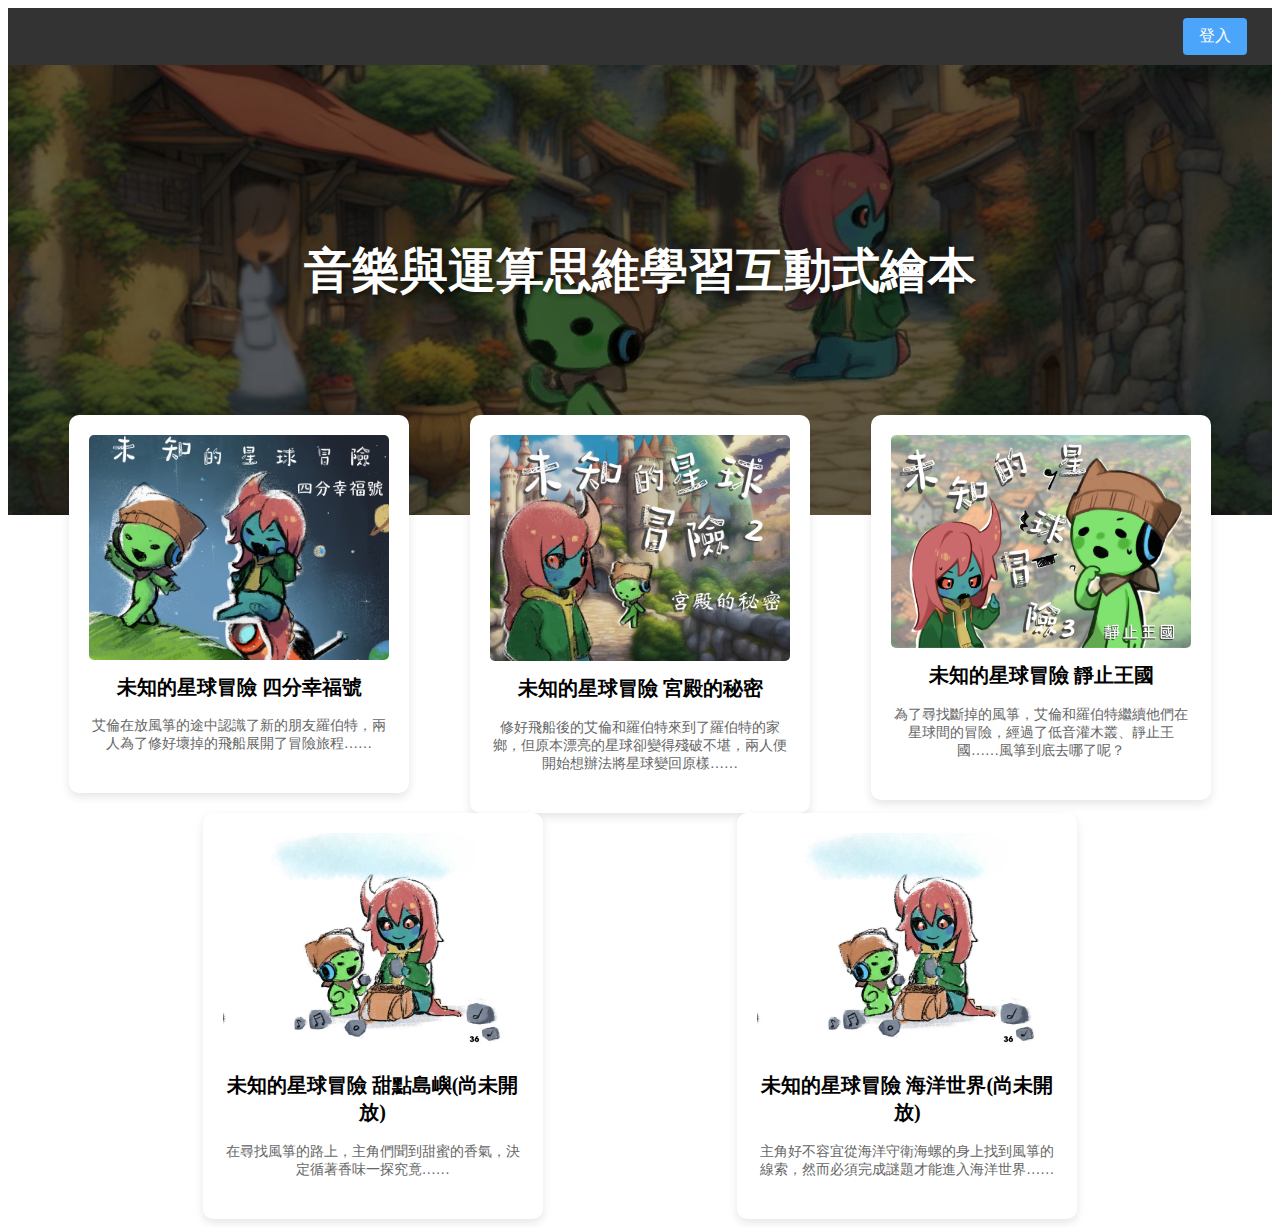
==== index.html @ e66f9235 "Update index.html" ====
<!DOCTYPE html>
<html lang="en">
<head>
    <meta charset="UTF-8">
    <meta name="viewport" content="width=device-width, initial-scale=1.0">
    <title>音樂與運算思維學習互動式繪本    </title>
    <div class="top-bar">
        <span class="welcome-message" id="welcomeMessage"></span>
        <a href="login.html" class="auth-button" id="authButton">登入</a>
    </div>
    <div class="hero-section">
        <h1>音樂與運算思維學習互動式繪本</h1>
        <p></p>
    </div>

<div class="book-selection">
    <div class="book-card">
        <img src="covers/book1.png" alt="Book 1 Cover" class="book-cover" onclick="window.location.href='viewer.html?book=book1.pdf'">
        <h2>未知的星球冒險 四分幸福號</h2>
        <p>艾倫在放風箏的途中認識了新的朋友羅伯特，兩人為了修好壞掉的飛船展開了冒險旅程……</p>
    </div>

    <div class="book-card">
        <img src="covers/book2.png" alt="Book 2 Cover" class="book-cover" onclick="window.location.href='viewer.html?book=book2.pdf'">
        <h2>未知的星球冒險 宮殿的秘密</h2>
        <p>修好飛船後的艾倫和羅伯特來到了羅伯特的家鄉，但原本漂亮的星球卻變得殘破不堪，兩人便開始想辦法將星球變回原樣……</p>
    </div>

    <div class="book-card">
        <img src="covers/book3.png" alt="Book 3 Cover" class="book-cover" onclick="window.location.href='viewer.html?book=book3.pdf'">
        <h2>未知的星球冒險 靜止王國</h2>
        <p>為了尋找斷掉的風箏，艾倫和羅伯特繼續他們在星球間的冒險，經過了低音灌木叢、靜止王國……風箏到底去哪了呢？</p>
    </div>
</div>
    
<div class="book-selection2">
    <div class="book-card">
        <img src="covers/lock.png" alt="Book 4 Cover" class="book-cover" >
        <h2>未知的星球冒險 甜點島嶼(尚未開放)</h2>
        <p>在尋找風箏的路上，主角們聞到甜蜜的香氣，決定循著香味一探究竟……</p>
    </div>

    <div class="book-card">
        <img src="covers/lock.png" alt="Book 5 Cover" class="book-cover">
        <h2>未知的星球冒險 海洋世界(尚未開放)</h2>
        <p>主角好不容宜從海洋守衛海螺的身上找到風箏的線索，然而必須完成謎題才能進入海洋世界……</p>
    </div>
</div>

<style>
/* 基本樣式與之前保持一致 */
.hero-section {
    background-image: url('homepage.png'); /* 背景圖片 */
    background-size: cover;
    background-position: center;
    height: 450px;
    display: flex;
    justify-content: center;
    align-items: center;
    text-align: center;
    color: white;
}

.hero-section h1 {
    font-size: 48px;
    margin-bottom: 70px;
    text-shadow: 2px 2px 5px rgba(0, 0, 0, 0.5);
}

.book-selection {
    position: relative;
    margin-top: -100px;
    display: flex;
    justify-content: space-evenly;
    align-items: flex-start;
}

.book-selection2 {
    position: relative;
/*     margin-top: -100px; */
    display: flex;
    justify-content: space-evenly;
    align-items: flex-end;
}

.book-card {
    width: 300px;
    background-color: #fff;
    border-radius: 10px;
    box-shadow: 0 4px 10px rgba(0, 0, 0, 0.1);
    text-align: center;
    padding: 20px;
    transition: transform 0.3s ease, box-shadow 0.3s ease;
}

.book-card:hover {
    transform: translateY(-10px);
    box-shadow: 0 6px 20px rgba(0, 0, 0, 0.2);
}

.book-cover {
    width: 100%;
    height: auto;
    border-radius: 5px;
    cursor: pointer; /* 鼠標變為可點擊 */
}

.book-card h2 {
    font-size: 20px;
    margin-top: 10px;
}

.book-card p {
    font-size: 14px;
    color: #666;
    margin-bottom: 20px;
}

.top-bar {
    display: flex;
    justify-content: flex-end; /* 将内容靠右对齐 */
    align-items: center;
    padding: 10px 25px;
    background-color: #333; /* 可根据需要设置背景颜色 */
}

.welcome-message {
    font-size: 23px;
    color: #ffffff;
    margin-right: 15px; /* 欢迎消息和按钮之间的间距 */
}

.auth-button {
    background-color: #4ba6fb;
    color: white;
    border: none;
    padding: 8px 16px;
    border-radius: 4px;
    cursor: pointer;
    text-decoration: none;
}

.auth-button:hover {
    background-color: #003db6;
}

</style>

<script>
    // 取得URL參數
    const urlParams = new URLSearchParams(window.location.search);
    const username = urlParams.get('username');

    // 顯示歡迎訊息
    if (username) {
            document.getElementById('welcomeMessage').textContent = username + "，歡迎閱讀";
            document.getElementById('authButton').textContent = "登出"; // 如果已經登入，顯示登出
            document.getElementById('authButton').setAttribute("href", "login.html"); // 登出後回到登入頁面
        } else {
            document.getElementById('welcomeMessage').style.display = "none";
            document.getElementById('authButton').textContent = "登入"; // 如果未登入，顯示登入
            document.getElementById('authButton').setAttribute("href", "login.html");
        }
</script>
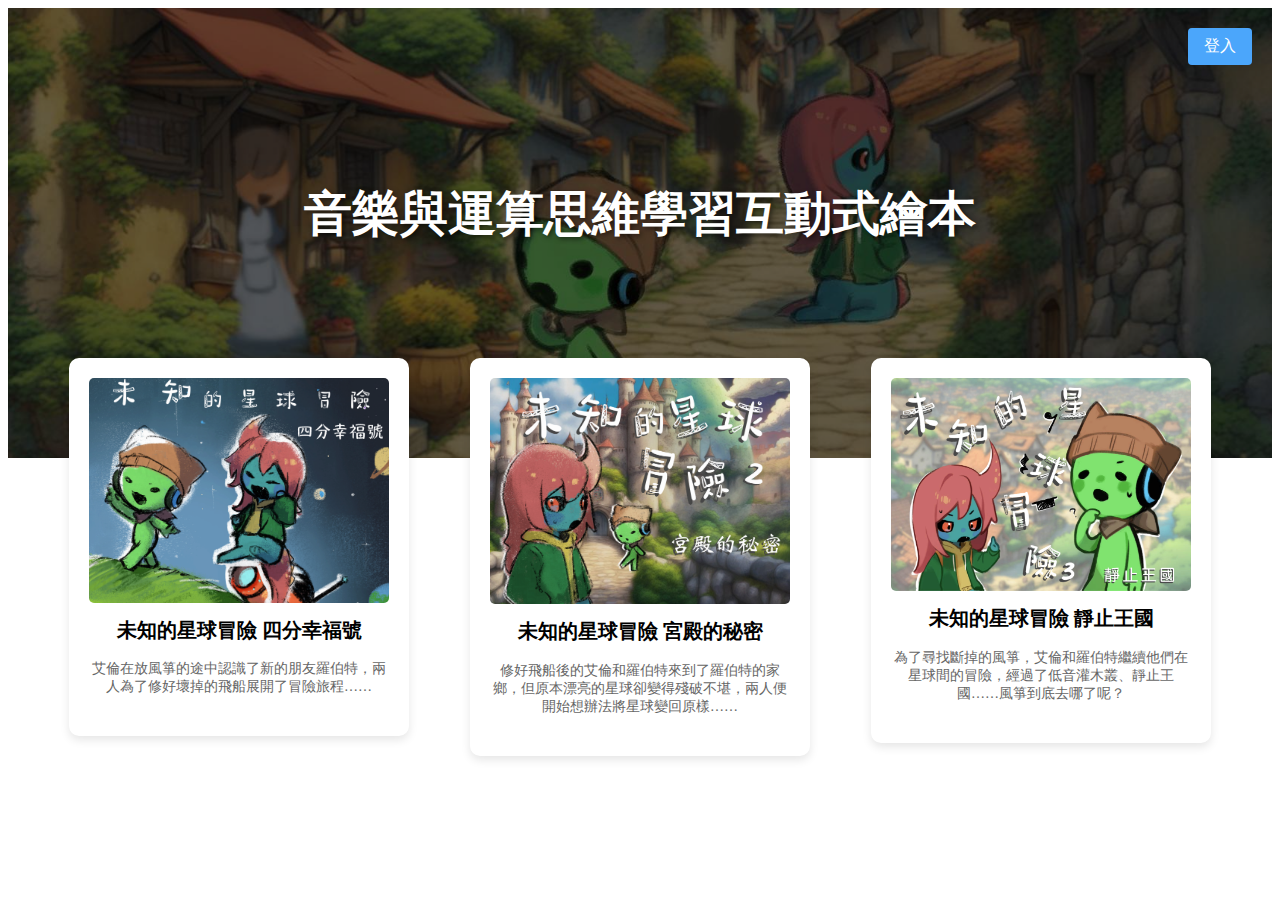
==== commit a9797849: "Update index.html" ====
--- a/index.html
+++ b/index.html
@@ -3,156 +3,138 @@
 <head>
     <meta charset="UTF-8">
     <meta name="viewport" content="width=device-width, initial-scale=1.0">
-    <title>音樂與運算思維學習互動式繪本    </title>
-    <div class="top-bar">
-        <span class="welcome-message" id="welcomeMessage"></span>
-        <a href="login.html" class="auth-button" id="authButton">登入</a>
-    </div>
+    <title>音樂與運算思維學習互動式繪本</title>
+</head>
+<body>
+
     <div class="hero-section">
+        <!-- 右上角的歡迎訊息和登入按鈕 -->
+        <div class="top-right">
+            <span class="welcome-message" id="welcomeMessage"></span>
+            <a href="login.html" class="auth-button" id="authButton">登入</a>
+        </div>
         <h1>音樂與運算思維學習互動式繪本</h1>
-        <p></p>
     </div>
 
-<div class="book-selection">
-    <div class="book-card">
-        <img src="covers/book1.png" alt="Book 1 Cover" class="book-cover" onclick="window.location.href='viewer.html?book=book1.pdf'">
-        <h2>未知的星球冒險 四分幸福號</h2>
-        <p>艾倫在放風箏的途中認識了新的朋友羅伯特，兩人為了修好壞掉的飛船展開了冒險旅程……</p>
+    <div class="book-selection">
+        <div class="book-card">
+            <img src="covers/book1.png" alt="Book 1 Cover" class="book-cover" onclick="window.location.href='viewer.html?book=book1.pdf'">
+            <h2>未知的星球冒險 四分幸福號</h2>
+            <p>艾倫在放風箏的途中認識了新的朋友羅伯特，兩人為了修好壞掉的飛船展開了冒險旅程……</p>
+        </div>
+
+        <div class="book-card">
+            <img src="covers/book2.png" alt="Book 2 Cover" class="book-cover" onclick="window.location.href='viewer.html?book=book2.pdf'">
+            <h2>未知的星球冒險 宮殿的秘密</h2>
+            <p>修好飛船後的艾倫和羅伯特來到了羅伯特的家鄉，但原本漂亮的星球卻變得殘破不堪，兩人便開始想辦法將星球變回原樣……</p>
+        </div>
+
+        <div class="book-card">
+            <img src="covers/book3.png" alt="Book 3 Cover" class="book-cover" onclick="window.location.href='viewer.html?book=book3.pdf'">
+            <h2>未知的星球冒險 靜止王國</h2>
+            <p>為了尋找斷掉的風箏，艾倫和羅伯特繼續他們在星球間的冒險，經過了低音灌木叢、靜止王國……風箏到底去哪了呢？</p>
+        </div>
     </div>
 
-    <div class="book-card">
-        <img src="covers/book2.png" alt="Book 2 Cover" class="book-cover" onclick="window.location.href='viewer.html?book=book2.pdf'">
-        <h2>未知的星球冒險 宮殿的秘密</h2>
-        <p>修好飛船後的艾倫和羅伯特來到了羅伯特的家鄉，但原本漂亮的星球卻變得殘破不堪，兩人便開始想辦法將星球變回原樣……</p>
-    </div>
+    <style>
+        .hero-section {
+            background-image: url('homepage.png'); /* 背景圖片 */
+            background-size: cover;
+            background-position: center;
+            height: 450px;
+            display: flex;
+            flex-direction: column;
+            justify-content: center;
+            align-items: center;
+            text-align: center;
+            color: white;
+            position: relative;
+        }
 
-    <div class="book-card">
-        <img src="covers/book3.png" alt="Book 3 Cover" class="book-cover" onclick="window.location.href='viewer.html?book=book3.pdf'">
-        <h2>未知的星球冒險 靜止王國</h2>
-        <p>為了尋找斷掉的風箏，艾倫和羅伯特繼續他們在星球間的冒險，經過了低音灌木叢、靜止王國……風箏到底去哪了呢？</p>
-    </div>
-</div>
-    
-<div class="book-selection2">
-    <div class="book-card">
-        <img src="covers/lock.png" alt="Book 4 Cover" class="book-cover" >
-        <h2>未知的星球冒險 甜點島嶼(尚未開放)</h2>
-        <p>在尋找風箏的路上，主角們聞到甜蜜的香氣，決定循著香味一探究竟……</p>
-    </div>
+        .hero-section h1 {
+            font-size: 48px;
+            margin-bottom: 70px;
+            text-shadow: 2px 2px 5px rgba(0, 0, 0, 0.5);
+        }
 
-    <div class="book-card">
-        <img src="covers/lock.png" alt="Book 5 Cover" class="book-cover">
-        <h2>未知的星球冒險 海洋世界(尚未開放)</h2>
-        <p>主角好不容宜從海洋守衛海螺的身上找到風箏的線索，然而必須完成謎題才能進入海洋世界……</p>
-    </div>
-</div>
+        .top-right {
+            display: flex;
+            position: absolute;
+            top: 20px;
+            right: 20px;
+            align-items: center;
+        }
 
-<style>
-/* 基本樣式與之前保持一致 */
-.hero-section {
-    background-image: url('homepage.png'); /* 背景圖片 */
-    background-size: cover;
-    background-position: center;
-    height: 450px;
-    display: flex;
-    justify-content: center;
-    align-items: center;
-    text-align: center;
-    color: white;
-}
+        .welcome-message {
+            font-size: 23px;
+            color: #ffffff;
+            margin-right: 15px; /* 歡迎消息和按鈕之間的間距 */
+        }
 
-.hero-section h1 {
-    font-size: 48px;
-    margin-bottom: 70px;
-    text-shadow: 2px 2px 5px rgba(0, 0, 0, 0.5);
-}
+        .auth-button {
+            background-color: #4ba6fb;
+            color: white;
+            border: none;
+            padding: 8px 16px;
+            border-radius: 4px;
+            cursor: pointer;
+            text-decoration: none;
+        }
 
-.book-selection {
-    position: relative;
-    margin-top: -100px;
-    display: flex;
-    justify-content: space-evenly;
-    align-items: flex-start;
-}
+        .auth-button:hover {
+            background-color: #003db6;
+        }
 
-.book-selection2 {
-    position: relative;
-/*     margin-top: -100px; */
-    display: flex;
-    justify-content: space-evenly;
-    align-items: flex-end;
-}
+        .book-selection {
+            position: relative;
+            margin-top: -100px;
+            display: flex;
+            justify-content: space-evenly;
+            align-items: flex-start;
+        }
 
-.book-card {
-    width: 300px;
-    background-color: #fff;
-    border-radius: 10px;
-    box-shadow: 0 4px 10px rgba(0, 0, 0, 0.1);
-    text-align: center;
-    padding: 20px;
-    transition: transform 0.3s ease, box-shadow 0.3s ease;
-}
+        .book-card {
+            width: 300px;
+            background-color: #fff;
+            border-radius: 10px;
+            box-shadow: 0 4px 10px rgba(0, 0, 0, 0.1);
+            text-align: center;
+            padding: 20px;
+            transition: transform 0.3s ease, box-shadow 0.3s ease;
+        }
 
-.book-card:hover {
-    transform: translateY(-10px);
-    box-shadow: 0 6px 20px rgba(0, 0, 0, 0.2);
-}
+        .book-card:hover {
+            transform: translateY(-10px);
+            box-shadow: 0 6px 20px rgba(0, 0, 0, 0.2);
+        }
 
-.book-cover {
-    width: 100%;
-    height: auto;
-    border-radius: 5px;
-    cursor: pointer; /* 鼠標變為可點擊 */
-}
+        .book-cover {
+            width: 100%;
+            height: auto;
+            border-radius: 5px;
+            cursor: pointer; /* 鼠標變為可點擊 */
+        }
 
-.book-card h2 {
-    font-size: 20px;
-    margin-top: 10px;
-}
+        .book-card h2 {
+            font-size: 20px;
+            margin-top: 10px;
+        }
 
-.book-card p {
-    font-size: 14px;
-    color: #666;
-    margin-bottom: 20px;
-}
+        .book-card p {
+            font-size: 14px;
+            color: #666;
+            margin-bottom: 20px;
+        }
 
-.top-bar {
-    display: flex;
-    justify-content: flex-end; /* 将内容靠右对齐 */
-    align-items: center;
-    padding: 10px 25px;
-    background-color: #333; /* 可根据需要设置背景颜色 */
-}
+    </style>
 
-.welcome-message {
-    font-size: 23px;
-    color: #ffffff;
-    margin-right: 15px; /* 欢迎消息和按钮之间的间距 */
-}
+    <script>
+        // 取得URL參數
+        const urlParams = new URLSearchParams(window.location.search);
+        const username = urlParams.get('username');
 
-.auth-button {
-    background-color: #4ba6fb;
-    color: white;
-    border: none;
-    padding: 8px 16px;
-    border-radius: 4px;
-    cursor: pointer;
-    text-decoration: none;
-}
-
-.auth-button:hover {
-    background-color: #003db6;
-}
-
-</style>
-
-<script>
-    // 取得URL參數
-    const urlParams = new URLSearchParams(window.location.search);
-    const username = urlParams.get('username');
-
-    // 顯示歡迎訊息
-    if (username) {
+        // 顯示歡迎訊息
+        if (username) {
             document.getElementById('welcomeMessage').textContent = username + "，歡迎閱讀";
             document.getElementById('authButton').textContent = "登出"; // 如果已經登入，顯示登出
             document.getElementById('authButton').setAttribute("href", "login.html"); // 登出後回到登入頁面
@@ -161,4 +143,7 @@
             document.getElementById('authButton').textContent = "登入"; // 如果未登入，顯示登入
             document.getElementById('authButton').setAttribute("href", "login.html");
         }
-</script>
+    </script>
+
+</body>
+</html>
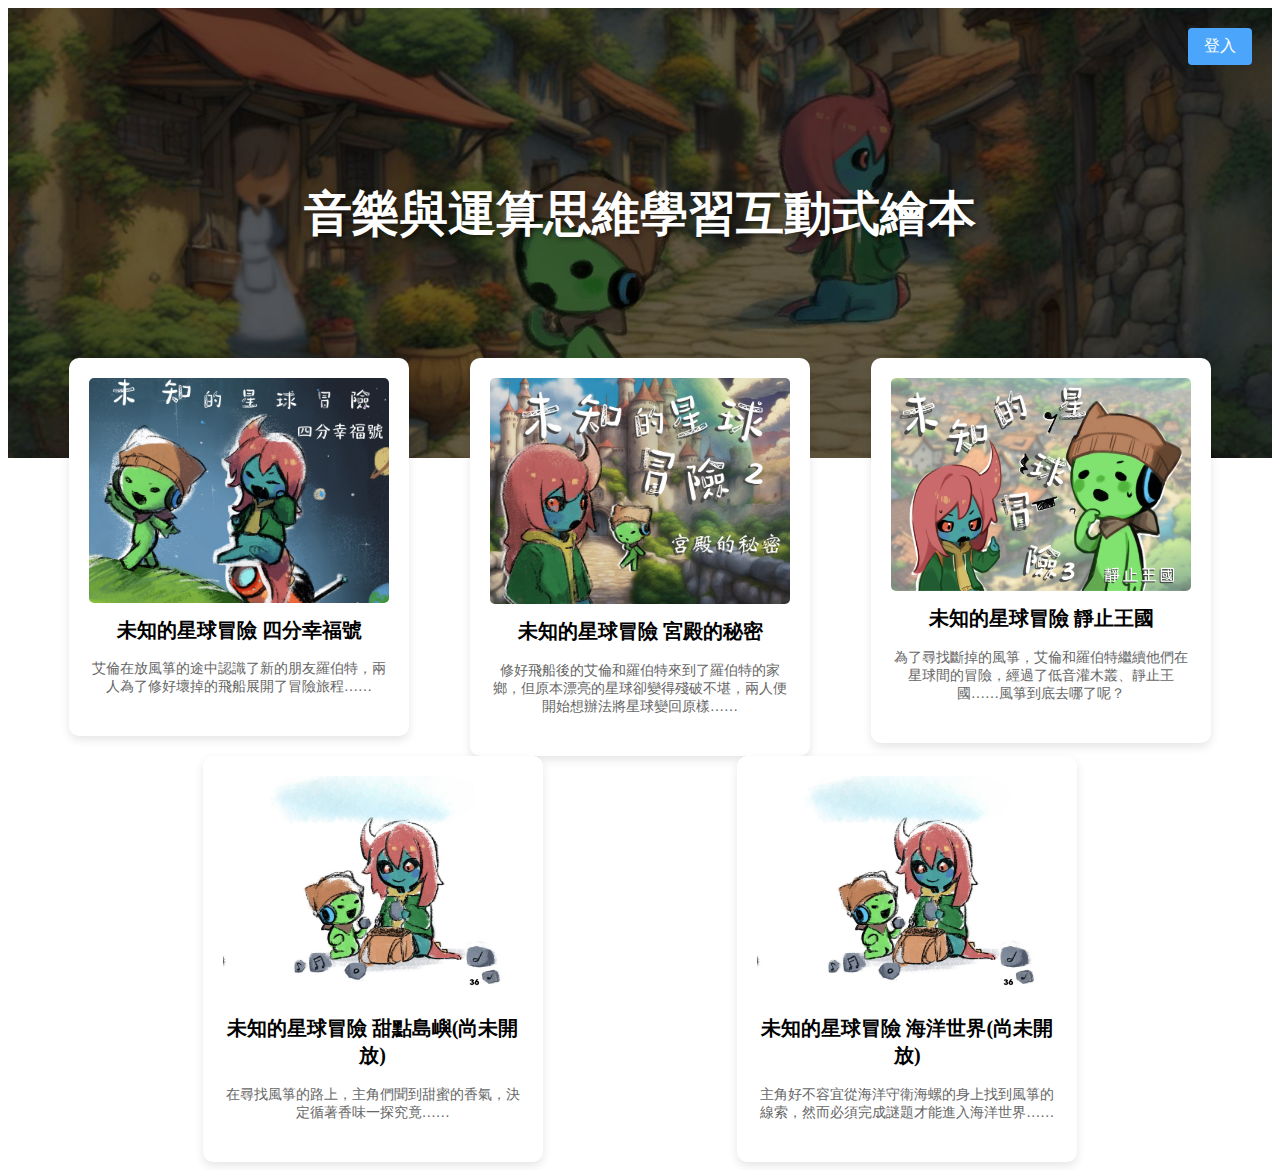
==== commit b2d605de: "Update index.html" ====
--- a/index.html
+++ b/index.html
@@ -35,6 +35,20 @@
             <p>為了尋找斷掉的風箏，艾倫和羅伯特繼續他們在星球間的冒險，經過了低音灌木叢、靜止王國……風箏到底去哪了呢？</p>
         </div>
     </div>
+
+    <div class="book-selection2">
+    <div class="book-card">
+        <img src="covers/lock.png" alt="Book 4 Cover" class="book-cover" >
+        <h2>未知的星球冒險 甜點島嶼(尚未開放)</h2>
+        <p>在尋找風箏的路上，主角們聞到甜蜜的香氣，決定循著香味一探究竟……</p>
+    </div>
+
+    <div class="book-card">
+        <img src="covers/lock.png" alt="Book 5 Cover" class="book-cover">
+        <h2>未知的星球冒險 海洋世界(尚未開放)</h2>
+        <p>主角好不容宜從海洋守衛海螺的身上找到風箏的線索，然而必須完成謎題才能進入海洋世界……</p>
+    </div>
+</div>
 
     <style>
         .hero-section {
@@ -93,6 +107,14 @@
             align-items: flex-start;
         }
 
+        .book-selection2 {
+            position: relative;
+    /*     margin-top: -100px; */
+            display: flex;
+            justify-content: space-evenly;
+            align-items: flex-end;
+        }
+        
         .book-card {
             width: 300px;
             background-color: #fff;
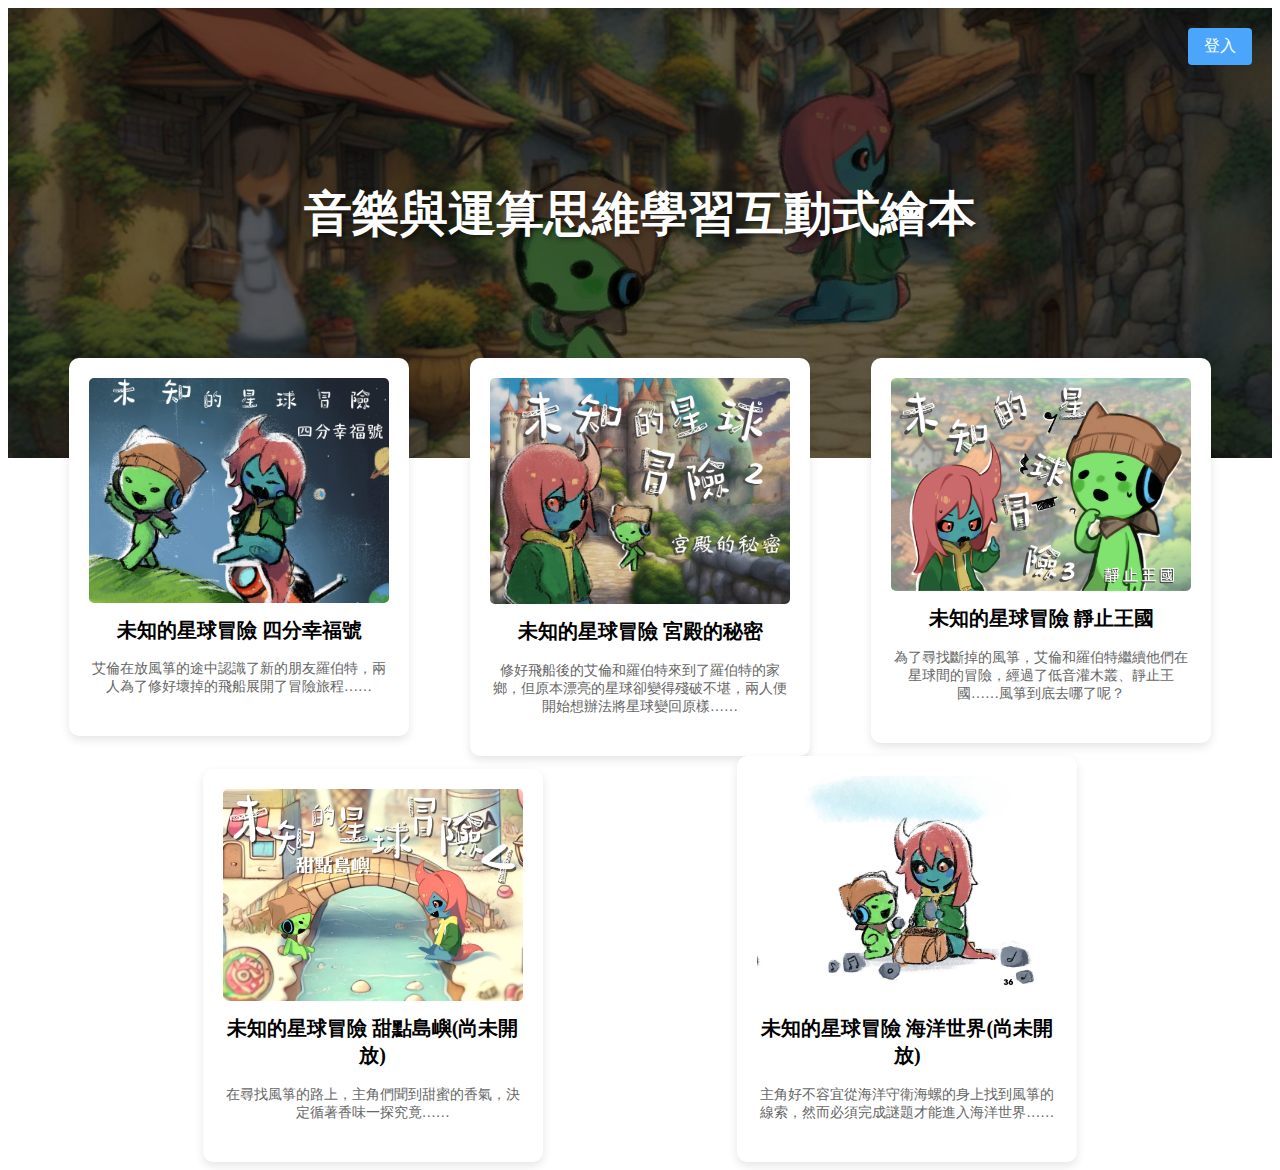
==== commit 8527f2f1: "Update index.html" ====
--- a/index.html
+++ b/index.html
@@ -38,7 +38,7 @@
 
     <div class="book-selection2">
     <div class="book-card">
-        <img src="covers/lock.png" alt="Book 4 Cover" class="book-cover" >
+        <img src="covers/book4.png" alt="Book 4 Cover" class="book-cover" >
         <h2>未知的星球冒險 甜點島嶼(尚未開放)</h2>
         <p>在尋找風箏的路上，主角們聞到甜蜜的香氣，決定循著香味一探究竟……</p>
     </div>
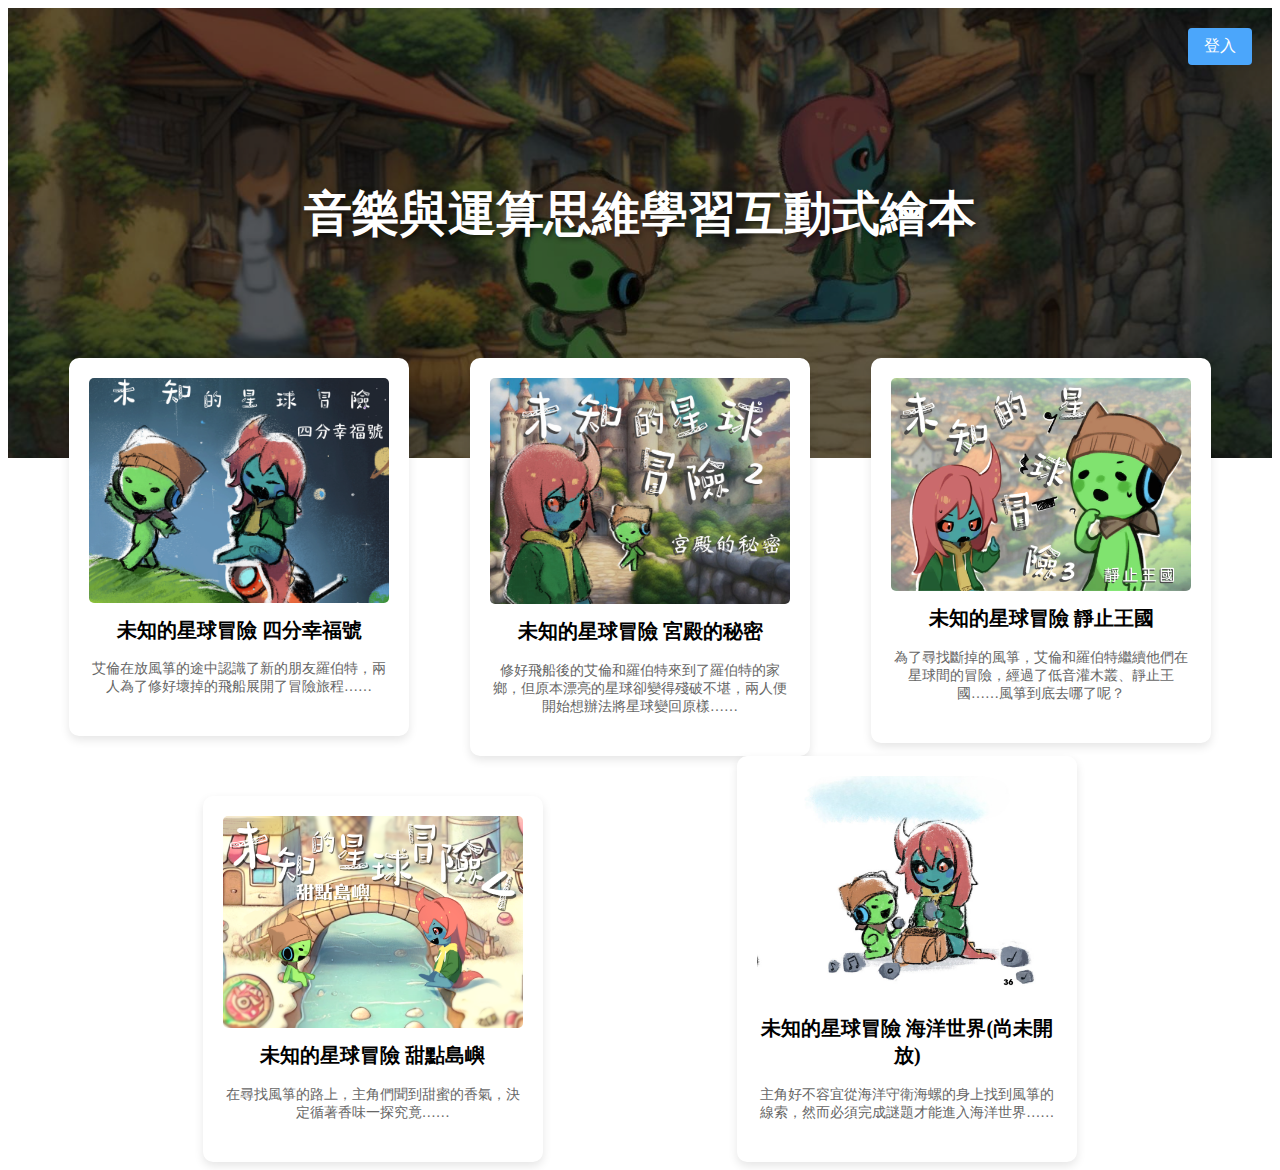
==== commit 91fea7c4: "Update index.html" ====
--- a/index.html
+++ b/index.html
@@ -38,8 +38,8 @@
 
     <div class="book-selection2">
     <div class="book-card">
-        <img src="covers/book4.png" alt="Book 4 Cover" class="book-cover" >
-        <h2>未知的星球冒險 甜點島嶼(尚未開放)</h2>
+        <img src="covers/book4.png" alt="Book 4 Cover" class="book-cover" onclick="window.location.href='viewer.html?book=book3.pdf'">
+        <h2>未知的星球冒險 甜點島嶼</h2>
         <p>在尋找風箏的路上，主角們聞到甜蜜的香氣，決定循著香味一探究竟……</p>
     </div>
 
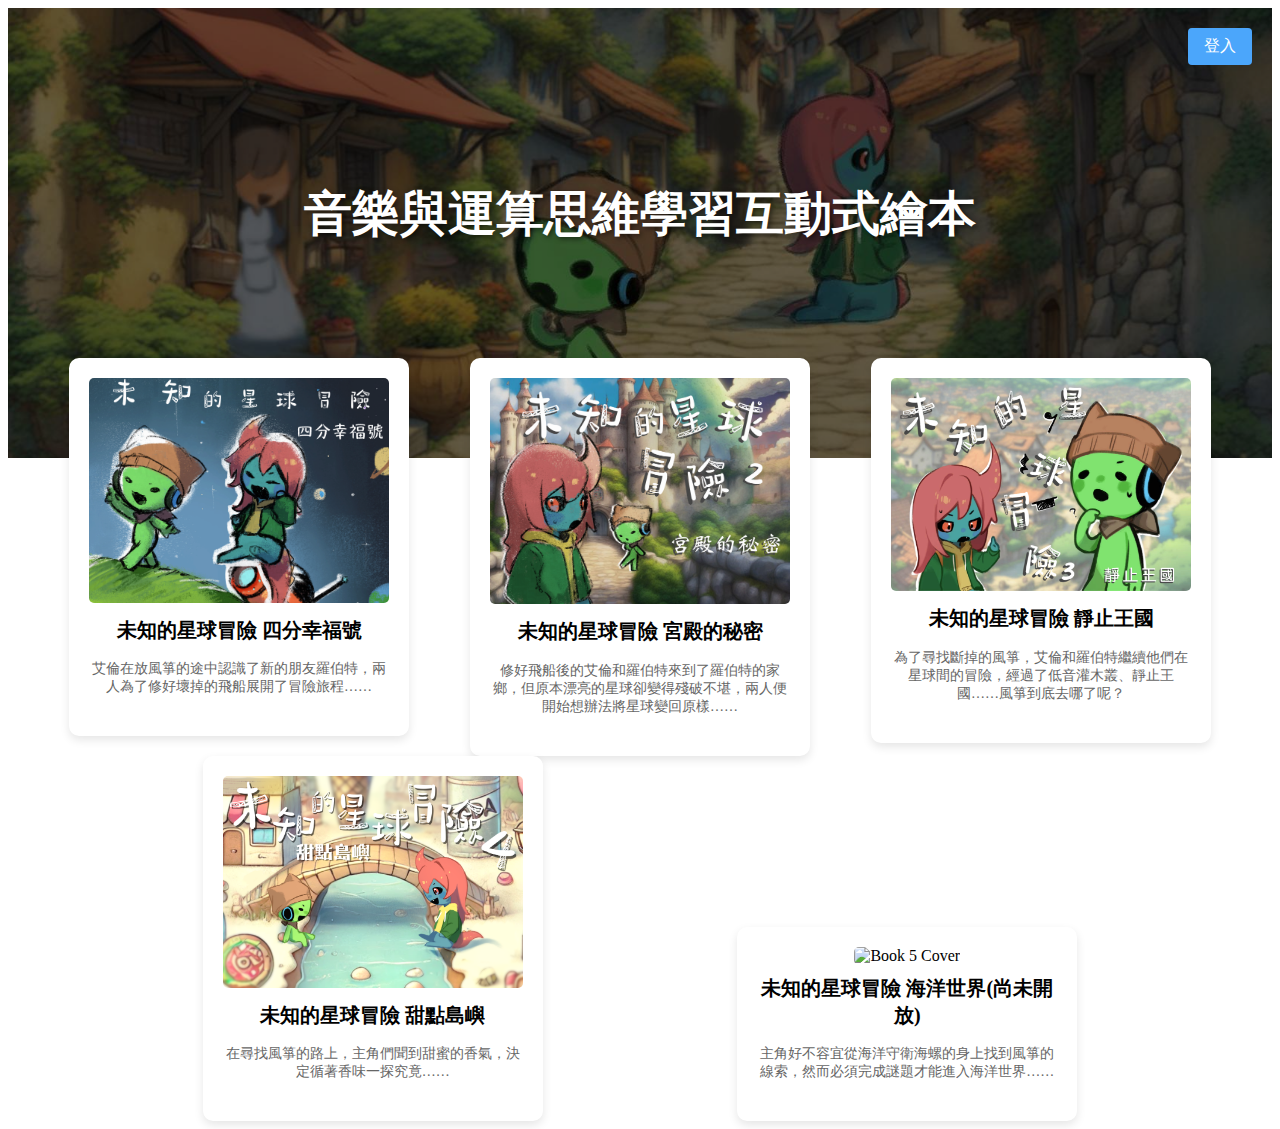
==== commit 09e12d14: "Update index.html" ====
--- a/index.html
+++ b/index.html
@@ -38,13 +38,13 @@
 
     <div class="book-selection2">
     <div class="book-card">
-        <img src="covers/book4.png" alt="Book 4 Cover" class="book-cover" onclick="window.location.href='viewer.html?book=book3.pdf'">
+        <img src="covers/book4.png" alt="Book 4 Cover" class="book-cover" onclick="window.location.href='viewer.html?book=book4.pdf'">
         <h2>未知的星球冒險 甜點島嶼</h2>
         <p>在尋找風箏的路上，主角們聞到甜蜜的香氣，決定循著香味一探究竟……</p>
     </div>
 
     <div class="book-card">
-        <img src="covers/lock.png" alt="Book 5 Cover" class="book-cover">
+        <img src="covers/book5.png" alt="Book 5 Cover" class="book-cover" onclick="window.location.href='viewer.html?book=book5.pdf'">
         <h2>未知的星球冒險 海洋世界(尚未開放)</h2>
         <p>主角好不容宜從海洋守衛海螺的身上找到風箏的線索，然而必須完成謎題才能進入海洋世界……</p>
     </div>
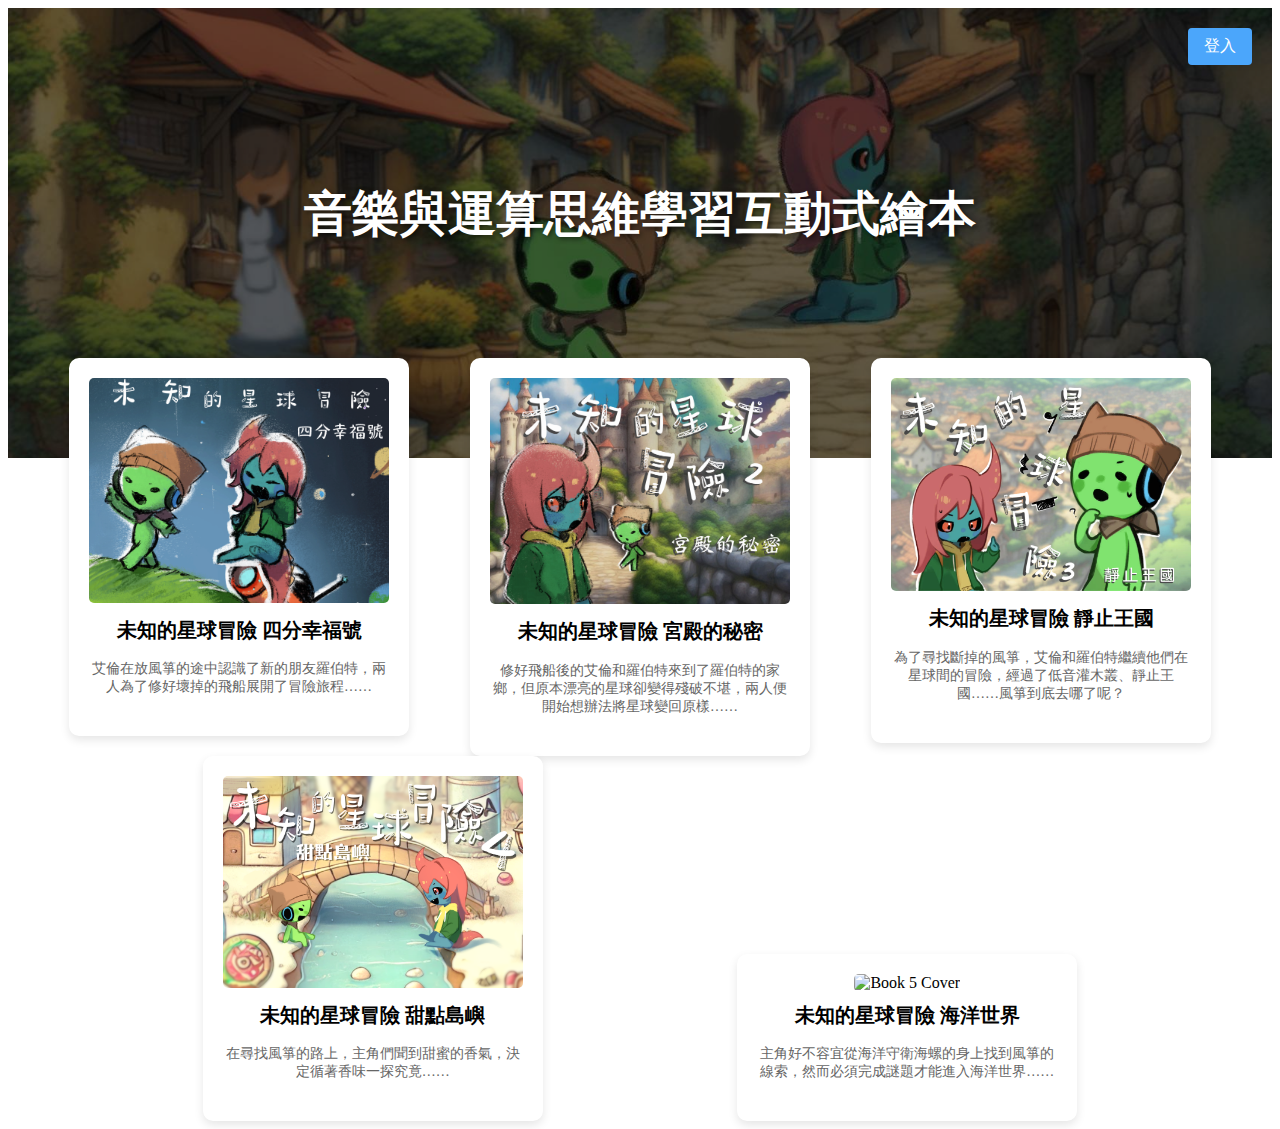
==== commit 5c08f717: "Update index.html" ====
--- a/index.html
+++ b/index.html
@@ -45,7 +45,7 @@
 
     <div class="book-card">
         <img src="covers/book5.png" alt="Book 5 Cover" class="book-cover" onclick="window.location.href='viewer.html?book=book5.pdf'">
-        <h2>未知的星球冒險 海洋世界(尚未開放)</h2>
+        <h2>未知的星球冒險 海洋世界</h2>
         <p>主角好不容宜從海洋守衛海螺的身上找到風箏的線索，然而必須完成謎題才能進入海洋世界……</p>
     </div>
 </div>
